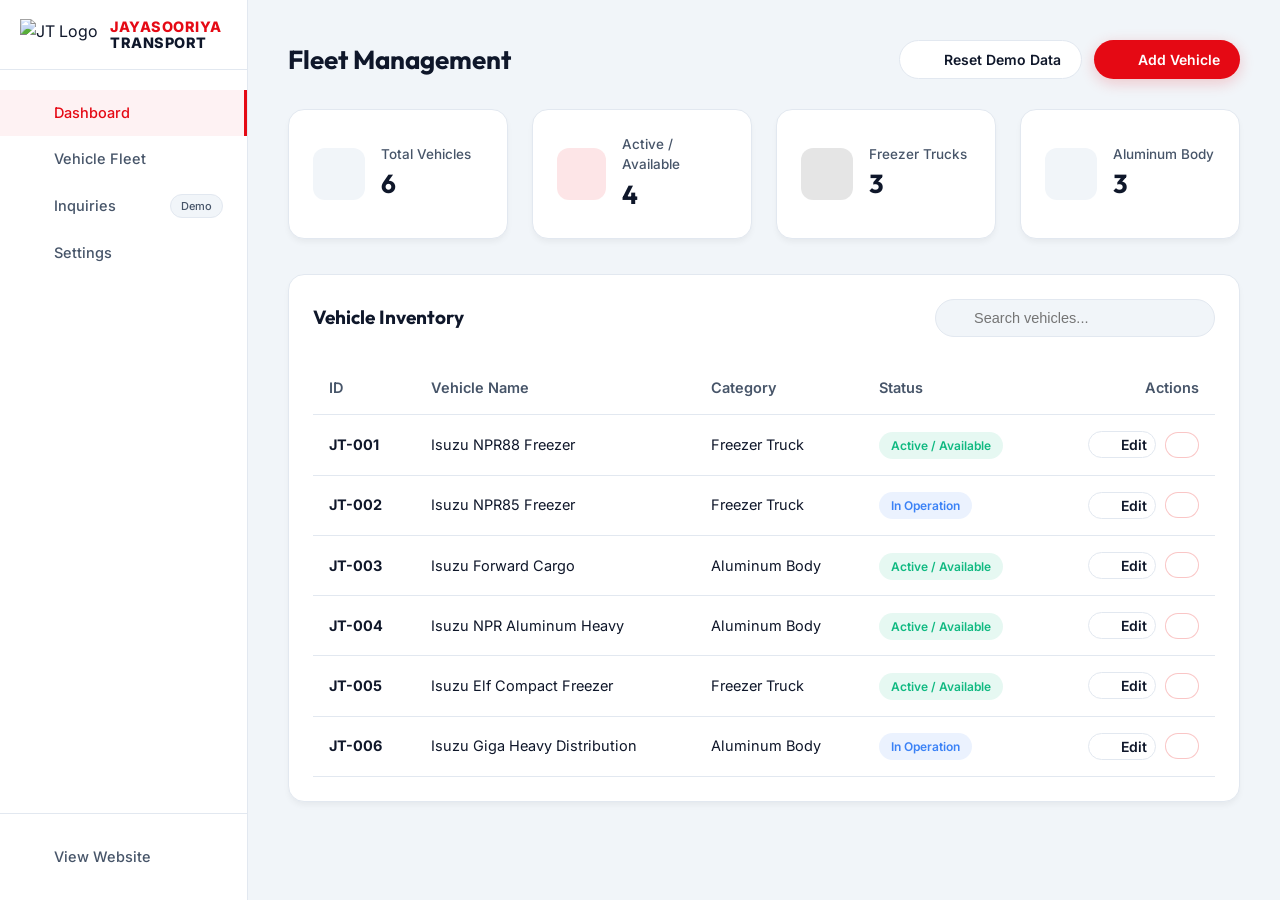
==== admin/index.html @ ad53b11b "Start & Demo" ====
<!DOCTYPE html>
<html lang="en">
<head>
    <meta charset="UTF-8">
    <meta name="viewport" content="width=device-width, initial-scale=1.0">
    <title>Admin Dashboard | Jayasooriya Transport</title>
    
    <!-- Using same fonts as main site -->
    <link href="https://fonts.googleapis.com/css2?family=Inter:wght@400;500;600&family=Outfit:wght@500;600;700&display=swap" rel="stylesheet">
    
    <!-- Admin styles -->
    <link rel="stylesheet" href="css/admin.css">
    
    <!-- Lucide Icons -->
    <script src="https://unpkg.com/lucide@latest"></script>
</head>
<body>

    <div class="admin-layout">
        <!-- Sidebar -->
        <aside class="sidebar">
            <div class="sidebar-brand">
                <img src="https://i.postimg.cc/DZT2hQGy/New-Logo-White-BG.png" alt="JT Logo" style="height: 32px;">
                <div class="brand-title" style="display:flex; flex-direction:column; font-family:var(--font-heading); font-size:0.9rem; font-weight:800; line-height:1.1; letter-spacing:0.5px;">
                    <span style="color: var(--primary);">JAYASOORIYA</span>
                    <span style="color: var(--text-main);">TRANSPORT</span>
                </div>
            </div>
            
            <nav class="sidebar-nav">
                <a href="#" class="nav-item active"><i data-lucide="layout-dashboard"></i> Dashboard</a>
                <a href="#" class="nav-item"><i data-lucide="truck"></i> Vehicle Fleet</a>
                <a href="#" class="nav-item"><i data-lucide="inbox"></i> Inquiries <span class="badge">Demo</span></a>
                <a href="#" class="nav-item"><i data-lucide="settings"></i> Settings</a>
            </nav>

            <div class="sidebar-bottom">
                <a href="../index.html" class="nav-item"><i data-lucide="external-link"></i> View Website</a>
            </div>
        </aside>

        <!-- Main Content -->
        <main class="main-content">
            <header class="topbar">
                <h2>Fleet Management</h2>
                <div class="topbar-actions">
                    <button class="btn btn-outline" id="resetDataBtn"><i data-lucide="rotate-ccw"></i> Reset Demo Data</button>
                    <button class="btn btn-primary" id="addVehicleBtn"><i data-lucide="plus"></i> Add Vehicle</button>
                </div>
            </header>

            <!-- KPI Cards -->
            <div class="kpi-grid">
                <div class="kpi-card">
                    <div class="kpi-icon"><i data-lucide="truck"></i></div>
                    <div class="kpi-info">
                        <span class="kpi-label">Total Vehicles</span>
                        <strong class="kpi-value" id="kpiTotal">0</strong>
                    </div>
                </div>
                <div class="kpi-card">
                    <div class="kpi-icon amber"><i data-lucide="check-circle"></i></div>
                    <div class="kpi-info">
                        <span class="kpi-label">Active / Available</span>
                        <strong class="kpi-value" id="kpiActive">0</strong>
                    </div>
                </div>
                <div class="kpi-card">
                    <div class="kpi-icon cyan"><i data-lucide="snowflake"></i></div>
                    <div class="kpi-info">
                        <span class="kpi-label">Freezer Trucks</span>
                        <strong class="kpi-value" id="kpiFreezer">0</strong>
                    </div>
                </div>
                <div class="kpi-card">
                    <div class="kpi-icon default"><i data-lucide="package"></i></div>
                    <div class="kpi-info">
                        <span class="kpi-label">Aluminum Body</span>
                        <strong class="kpi-value" id="kpiAluminum">0</strong>
                    </div>
                </div>
            </div>

            <!-- Data Table -->
            <div class="card table-card">
                <div class="card-header">
                    <h3>Vehicle Inventory</h3>
                    <div class="search-box">
                        <i data-lucide="search"></i>
                        <input type="text" id="tableSearch" placeholder="Search vehicles...">
                    </div>
                </div>
                <div class="table-responsive">
                    <table class="data-table">
                        <thead>
                            <tr>
                                <th>ID</th>
                                <th>Vehicle Name</th>
                                <th>Category</th>
                                <th>Status</th>
                                <th class="text-right">Actions</th>
                            </tr>
                        </thead>
                        <tbody id="vehicleTableBody">
                            <!-- Injected by JS -->
                        </tbody>
                    </table>
                </div>
            </div>
        </main>
    </div>

    <!-- Add / Edit Modal -->
    <div class="modal-backdrop" id="adminModal">
        <div class="modal-dialog">
            <div class="modal-header">
                <h3 id="modalTitle">Add New Vehicle</h3>
                <button class="close-btn" id="closeModalBtn"><i data-lucide="x"></i></button>
            </div>
            <div class="modal-body">
                <form id="vehicleForm">
                    <input type="hidden" id="editModeIndex" value="-1">
                    
                    <div class="form-grid">
                        <div class="form-group">
                            <label>Vehicle ID</label>
                            <input type="text" id="vId" class="form-control" required placeholder="e.g. JT-007">
                        </div>
                        <div class="form-group">
                            <label>Vehicle Name</label>
                            <input type="text" id="vName" class="form-control" required placeholder="e.g. Isuzu NPR">
                        </div>
                        
                        <div class="form-group">
                            <label>Category</label>
                            <select id="vCategory" class="form-control" required>
                                <option value="freezer">Freezer Truck</option>
                                <option value="aluminum">Aluminum Body</option>
                            </select>
                        </div>
                        <div class="form-group">
                            <label>Status</label>
                            <select id="vStatus" class="form-control" required>
                                <option value="active">Active / Available</option>
                                <option value="in_operation">In Operation</option>
                            </select>
                        </div>
                    </div>

                    <div class="form-group" style="margin-top: 1rem;">
                        <label>Description</label>
                        <textarea id="vDesc" class="form-control" required rows="3" placeholder="Short description of the vehicle capability..."></textarea>
                    </div>

                    <h4 style="margin: 1.5rem 0 1rem 0; padding-bottom: 0.5rem; border-bottom: 1px solid var(--border);">Technical Specifications</h4>
                    
                    <div class="form-grid">
                        <div class="form-group">
                            <label>Body Length</label>
                            <input type="text" id="sLength" class="form-control" required placeholder="e.g. 14.5 ft">
                        </div>
                        <div class="form-group">
                            <label>Engine</label>
                            <input type="text" id="sEngine" class="form-control" required placeholder="e.g. 4JZ1">
                        </div>
                        <div class="form-group">
                            <label>Payload Capacity</label>
                            <input type="text" id="sPayload" class="form-control" required placeholder="e.g. 4.5 Tons">
                        </div>
                        <div class="form-group">
                            <label>Freezer Unit</label>
                            <input type="text" id="sFreezer" class="form-control" required placeholder="e.g. Sub-Zero or N/A">
                        </div>
                    </div>

                    <h4 style="margin: 1.5rem 0 1rem 0; padding-bottom: 0.5rem; border-bottom: 1px solid var(--border);">Vehicle Images</h4>
                    <div class="form-group">
                        <label>Image URLs (Comma separated)</label>
                        <textarea id="vImages" class="form-control" rows="2" placeholder="https://..., https://..."></textarea>
                        <small style="color: #64748b; margin-top: 0.5rem; display:block;">For demo, paste external image URLs separated by commas.</small>
                    </div>

                </form>
            </div>
            <div class="modal-footer">
                <button type="button" class="btn btn-outline" id="cancelModalBtn">Cancel</button>
                <button type="submit" form="vehicleForm" class="btn btn-primary" id="saveVehicleBtn">Save Vehicle</button>
            </div>
        </div>
    </div>

    <!-- Scripts -->
    <script src="../js/fleet-data.js"></script>
    <script src="js/admin.js"></script>
    <script>
        lucide.createIcons();
    </script>
</body>
</html>
---- admin/css/admin.css ----
/* ADMIN PANEL STYLES - NEXT-GEN LIGHT THEME */
:root {
    --primary: #E50914;
    --primary-hover: #B80710;
    --bg-dark: #F1F5F9; /* Now a light background */
    --surface: #FFFFFF;
    --surface-elevated: #FFFFFF;
    --border: #E2E8F0;
    --text-main: #0F172A;
    --text-muted: #475569;
    --radius-sm: 8px;
    --radius-md: 16px;
    
    --success: #10B981;
    --info: #3B82F6;
    --danger: #EF4444;
    
    --shadow-sm: 0 4px 6px -1px rgba(0, 0, 0, 0.05);
    --shadow-md: 0 10px 25px -5px rgba(0, 0, 0, 0.05);
}

* { box-sizing: border-box; margin: 0; padding: 0; }

body {
    font-family: 'Inter', sans-serif;
    background-color: var(--bg-dark);
    color: var(--text-main);
    line-height: 1.5;
}

/* Layout */
.admin-layout {
    display: flex;
    min-height: 100vh;
}

.sidebar {
    width: 260px;
    background-color: var(--surface);
    border-right: 1px solid var(--border);
    display: flex;
    flex-direction: column;
}

.sidebar-brand {
    height: 70px;
    display: flex;
    align-items: center;
    gap: 12px;
    padding: 0 20px;
    border-bottom: 1px solid var(--border);
}

.brand-text {
    font-family: 'Outfit', sans-serif;
    font-weight: 700;
    font-size: 18px;
    color: var(--text-main);
}

.sidebar-nav {
    padding: 20px 0;
    flex-grow: 1;
}

.nav-item {
    display: flex; align-items: center; gap: 12px;
    padding: 12px 24px;
    color: var(--text-muted);
    text-decoration: none;
    transition: 0.2s;
    font-size: 14.5px;
    font-weight: 500;
}

.nav-item i { width: 18px; height: 18px; }

.nav-item:hover, .nav-item.active {
    color: var(--primary);
    background: rgba(229, 9, 20, 0.05);
    border-right: 3px solid var(--primary);
}

.badge {
    margin-left: auto;
    background: var(--bg-dark);
    padding: 3px 10px;
    border-radius: 12px;
    font-size: 11px;
    border: 1px solid var(--border);
    color: var(--text-muted);
}

.sidebar-bottom {
    padding: 20px 0;
    border-top: 1px solid var(--border);
}

/* Main Content */
.main-content {
    flex-grow: 1;
    padding: 40px;
    overflow-y: auto;
    height: 100vh;
}

.topbar {
    display: flex;
    justify-content: space-between;
    align-items: center;
    margin-bottom: 30px;
}

.topbar h2 {
    font-family: 'Outfit', sans-serif;
    font-size: 26px;
    font-weight: 700;
}

.topbar-actions {
    display: flex;
    gap: 12px;
}

/* Buttons */
.btn {
    display: inline-flex; align-items: center; gap: 8px;
    padding: 10px 20px;
    border-radius: 100px;
    font-size: 14px;
    font-weight: 600;
    cursor: pointer;
    transition: 0.2s;
    border: none;
    font-family: inherit;
}
.btn i { width: 16px; height: 16px; }

.btn-primary {
    background: var(--primary);
    color: #FFF;
    box-shadow: 0 4px 15px rgba(229, 9, 20, 0.2);
}
.btn-primary:hover { background: var(--primary-hover); transform: translateY(-1px); }

.btn-outline {
    background: var(--surface);
    border: 1px solid var(--border);
    color: var(--text-main);
}
.btn-outline:hover { background: var(--bg-dark); }

.btn-danger {
    background: #FFF;
    color: var(--danger);
    border: 1px solid rgba(239, 68, 68, 0.3);
}
.btn-danger:hover { background: var(--danger); color: #fff; }

/* KPI Grid */
.kpi-grid {
    display: grid;
    grid-template-columns: repeat(4, 1fr);
    gap: 24px;
    margin-bottom: 35px;
}

.kpi-card {
    background: var(--surface);
    border: 1px solid var(--border);
    padding: 24px;
    border-radius: var(--radius-md);
    display: flex; align-items: center; gap: 16px;
    box-shadow: var(--shadow-sm);
}

.kpi-icon {
    width: 52px; height: 52px;
    border-radius: 12px;
    display: flex; align-items: center; justify-content: center;
    background: var(--bg-dark);
}
.kpi-icon.amber { color: var(--primary); background: rgba(229, 9, 20, 0.1); }
.kpi-icon.cyan { color: #000; background: rgba(0, 0, 0, 0.1); }
.kpi-icon.default { color: var(--text-muted); }

.kpi-info { display: flex; flex-direction: column; }
.kpi-label { font-size: 13.5px; color: var(--text-muted); font-weight: 500; }
.kpi-value { font-size: 26px; font-weight: 700; font-family: 'Outfit'; color: var(--text-main); }

/* Cards & Tables */
.card {
    background: var(--surface);
    border: 1px solid var(--border);
    border-radius: var(--radius-md);
    padding: 24px;
    box-shadow: var(--shadow-sm);
}

.card-header {
    display: flex; justify-content: space-between; align-items: center;
    margin-bottom: 24px;
}
.card-header h3 { font-family: 'Outfit'; font-size: 19px; font-weight: 700; }

.search-box {
    position: relative;
    width: 280px;
}
.search-box i {
    position: absolute; left: 14px; top: 50%; transform: translateY(-50%);
    color: var(--text-muted); width: 16px; height: 16px;
}
.search-box input {
    width: 100%;
    background: var(--bg-dark);
    border: 1px solid var(--border);
    padding: 10px 14px 10px 38px;
    border-radius: 100px;
    color: var(--text-main);
    font-size: 14.5px;
}

.data-table {
    width: 100%;
    border-collapse: collapse;
}

.data-table th, .data-table td {
    padding: 16px;
    text-align: left;
    border-bottom: 1px solid var(--border);
    font-size: 14.5px;
}

.data-table th {
    color: var(--text-muted);
    font-weight: 600;
}

.text-right { text-align: right !important; }

.status-badge {
    padding: 6px 12px;
    border-radius: 100px;
    font-size: 12px;
    font-weight: 600;
}
.status-active { background: rgba(16, 185, 129, 0.1); color: var(--success); }
.status-operation { background: rgba(59, 130, 246, 0.1); color: var(--info); }

/* Modal */
.modal-backdrop {
    position: fixed; inset: 0; background: rgba(15, 23, 42, 0.6); backdrop-filter: blur(4px);
    display: flex; align-items: center; justify-content: center;
    z-index: 1000;
    opacity: 0; pointer-events: none; transition: 0.2s;
}
.modal-backdrop.active { opacity: 1; pointer-events: auto; }

.modal-dialog {
    background: var(--surface);
    border: 1px solid var(--border);
    border-radius: var(--radius-md);
    width: 100%; max-width: 650px;
    max-height: 90vh; display: flex; flex-direction: column;
    box-shadow: var(--shadow-md);
}

.modal-header {
    padding: 24px; border-bottom: 1px solid var(--border);
    display: flex; justify-content: space-between; align-items: center;
}
.modal-header h3 { font-family: 'Outfit'; font-size: 20px; font-weight: 700; }
.close-btn { background: none; border: none; color: var(--text-muted); cursor: pointer; }
.close-btn:hover { color: var(--primary); }

.modal-body { padding: 24px; overflow-y: auto; }
.modal-footer {
    padding: 24px; border-top: 1px solid var(--border);
    display: flex; justify-content: flex-end; gap: 12px;
}

/* Forms */
.form-grid { display: grid; grid-template-columns: 1fr 1fr; gap: 16px; }
.form-group { display: flex; flex-direction: column; gap: 8px; }
.form-group label { font-size: 13.5px; color: var(--text-main); font-weight: 600; }
.form-control {
    background: var(--bg-dark);
    border: 1px solid var(--border);
    padding: 12px; border-radius: var(--radius-sm);
    color: var(--text-main); font-size: 14.5px;
}
.form-control:focus { outline: none; border-color: #000; box-shadow: 0 0 0 2px rgba(0,0,0,0.1); }
textarea.form-control { resize: vertical; }
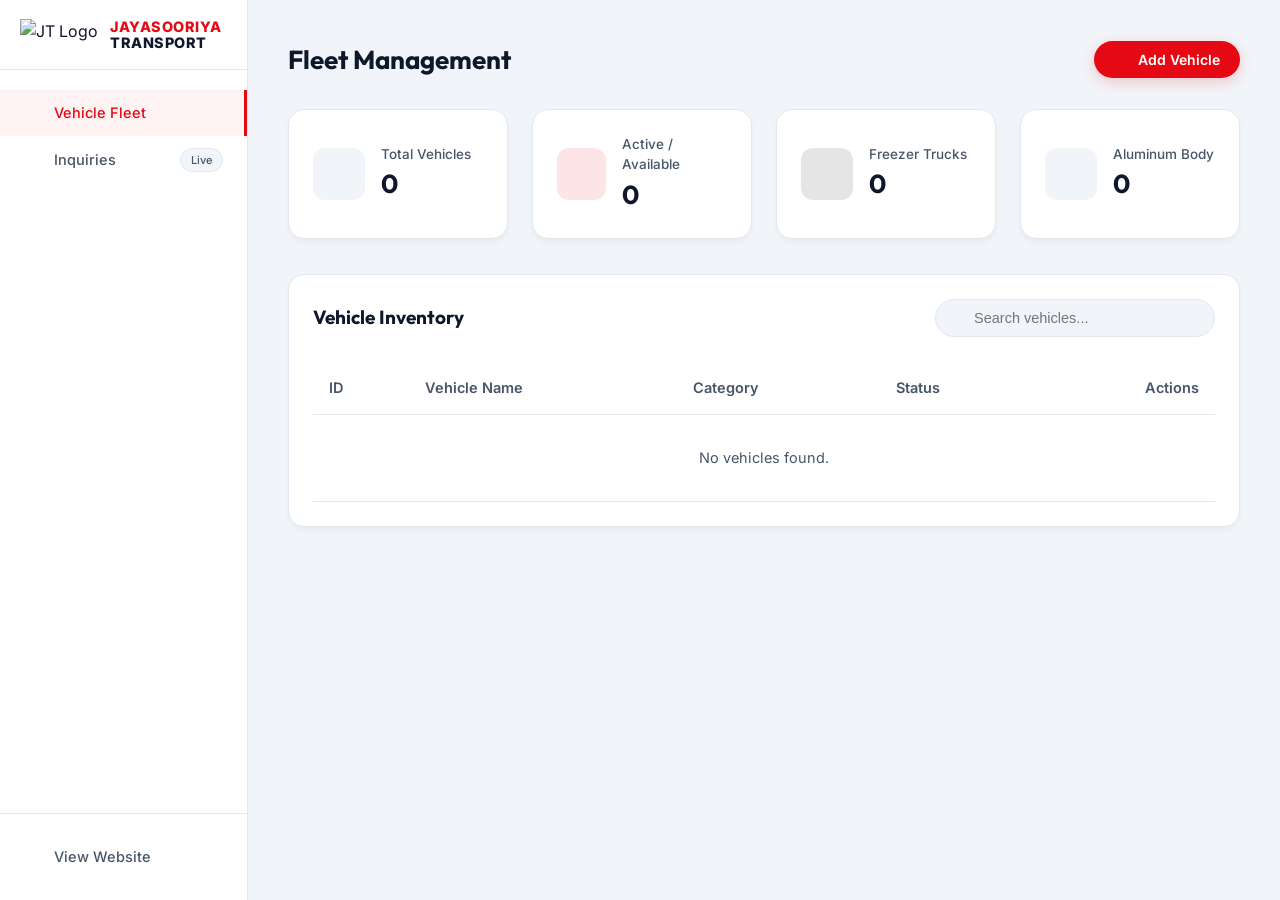
==== commit e905d857: "admin panel updated and database connected" ====
--- a/admin/index.html
+++ b/admin/index.html
@@ -17,8 +17,11 @@
 <body>
 
     <div class="admin-layout">
+        <!-- Sidebar Backdrop Overlay for Mobile -->
+        <div class="sidebar-overlay" id="sidebarOverlay"></div>
+
         <!-- Sidebar -->
-        <aside class="sidebar">
+        <aside class="sidebar" id="adminSidebar">
             <div class="sidebar-brand">
                 <img src="https://i.postimg.cc/DZT2hQGy/New-Logo-White-BG.png" alt="JT Logo" style="height: 32px;">
                 <div class="brand-title" style="display:flex; flex-direction:column; font-family:var(--font-heading); font-size:0.9rem; font-weight:800; line-height:1.1; letter-spacing:0.5px;">
@@ -28,10 +31,8 @@
             </div>
             
             <nav class="sidebar-nav">
-                <a href="#" class="nav-item active"><i data-lucide="layout-dashboard"></i> Dashboard</a>
-                <a href="#" class="nav-item"><i data-lucide="truck"></i> Vehicle Fleet</a>
-                <a href="#" class="nav-item"><i data-lucide="inbox"></i> Inquiries <span class="badge">Demo</span></a>
-                <a href="#" class="nav-item"><i data-lucide="settings"></i> Settings</a>
+                <a href="javascript:void(0)" class="nav-item active" data-tab="fleet"><i data-lucide="truck"></i> Vehicle Fleet</a>
+                <a href="javascript:void(0)" class="nav-item" data-tab="inquiries"><i data-lucide="inbox"></i> Inquiries <span class="badge">Live</span></a>
             </nav>
 
             <div class="sidebar-bottom">
@@ -42,69 +43,101 @@
         <!-- Main Content -->
         <main class="main-content">
             <header class="topbar">
-                <h2>Fleet Management</h2>
-                <div class="topbar-actions">
-                    <button class="btn btn-outline" id="resetDataBtn"><i data-lucide="rotate-ccw"></i> Reset Demo Data</button>
+                <div style="display:flex; align-items:center; gap:12px;">
+                    <button class="mobile-toggle-btn" id="adminMobileToggle"><i data-lucide="menu"></i></button>
+                    <h2 id="topbarTitle">Fleet Management</h2>
+                </div>
+                <div class="topbar-actions" id="topbarActions">
                     <button class="btn btn-primary" id="addVehicleBtn"><i data-lucide="plus"></i> Add Vehicle</button>
                 </div>
             </header>
 
-            <!-- KPI Cards -->
-            <div class="kpi-grid">
-                <div class="kpi-card">
-                    <div class="kpi-icon"><i data-lucide="truck"></i></div>
-                    <div class="kpi-info">
-                        <span class="kpi-label">Total Vehicles</span>
-                        <strong class="kpi-value" id="kpiTotal">0</strong>
-                    </div>
-                </div>
-                <div class="kpi-card">
-                    <div class="kpi-icon amber"><i data-lucide="check-circle"></i></div>
-                    <div class="kpi-info">
-                        <span class="kpi-label">Active / Available</span>
-                        <strong class="kpi-value" id="kpiActive">0</strong>
-                    </div>
-                </div>
-                <div class="kpi-card">
-                    <div class="kpi-icon cyan"><i data-lucide="snowflake"></i></div>
-                    <div class="kpi-info">
-                        <span class="kpi-label">Freezer Trucks</span>
-                        <strong class="kpi-value" id="kpiFreezer">0</strong>
-                    </div>
-                </div>
-                <div class="kpi-card">
-                    <div class="kpi-icon default"><i data-lucide="package"></i></div>
-                    <div class="kpi-info">
-                        <span class="kpi-label">Aluminum Body</span>
-                        <strong class="kpi-value" id="kpiAluminum">0</strong>
-                    </div>
-                </div>
-            </div>
-
-            <!-- Data Table -->
-            <div class="card table-card">
-                <div class="card-header">
-                    <h3>Vehicle Inventory</h3>
-                    <div class="search-box">
-                        <i data-lucide="search"></i>
-                        <input type="text" id="tableSearch" placeholder="Search vehicles...">
-                    </div>
-                </div>
-                <div class="table-responsive">
-                    <table class="data-table">
-                        <thead>
-                            <tr>
-                                <th>ID</th>
-                                <th>Vehicle Name</th>
-                                <th>Category</th>
-                                <th>Status</th>
-                                <th class="text-right">Actions</th>
-                            </tr>
-                        </thead>
-                        <tbody id="vehicleTableBody">
-                            <!-- Injected by JS -->
-                        </tbody>
-                    </table>
+            <!-- Dashboard & Fleet View -->
+            <div id="fleetTabContent">
+                <!-- KPI Cards -->
+                <div class="kpi-grid">
+                    <div class="kpi-card">
+                        <div class="kpi-icon"><i data-lucide="truck"></i></div>
+                        <div class="kpi-info">
+                            <span class="kpi-label">Total Vehicles</span>
+                            <strong class="kpi-value" id="kpiTotal">0</strong>
+                        </div>
+                    </div>
+                    <div class="kpi-card">
+                        <div class="kpi-icon amber"><i data-lucide="check-circle"></i></div>
+                        <div class="kpi-info">
+                            <span class="kpi-label">Active / Available</span>
+                            <strong class="kpi-value" id="kpiActive">0</strong>
+                        </div>
+                    </div>
+                    <div class="kpi-card">
+                        <div class="kpi-icon cyan"><i data-lucide="snowflake"></i></div>
+                        <div class="kpi-info">
+                            <span class="kpi-label">Freezer Trucks</span>
+                            <strong class="kpi-value" id="kpiFreezer">0</strong>
+                        </div>
+                    </div>
+                    <div class="kpi-card">
+                        <div class="kpi-icon default"><i data-lucide="package"></i></div>
+                        <div class="kpi-info">
+                            <span class="kpi-label">Aluminum Body</span>
+                            <strong class="kpi-value" id="kpiAluminum">0</strong>
+                        </div>
+                    </div>
+                </div>
+
+                <!-- Data Table -->
+                <div class="card table-card">
+                    <div class="card-header">
+                        <h3>Vehicle Inventory</h3>
+                        <div class="search-box">
+                            <i data-lucide="search"></i>
+                            <input type="text" id="tableSearch" placeholder="Search vehicles...">
+                        </div>
+                    </div>
+                    <div class="table-responsive">
+                        <table class="data-table">
+                            <thead>
+                                <tr>
+                                    <th>ID</th>
+                                    <th>Vehicle Name</th>
+                                    <th>Category</th>
+                                    <th>Status</th>
+                                    <th class="text-right">Actions</th>
+                                </tr>
+                            </thead>
+                            <tbody id="vehicleTableBody">
+                                <!-- Injected by JS -->
+                            </tbody>
+                        </table>
+                    </div>
+                </div>
+            </div>
+
+            <!-- Customer Inquiries Tab -->
+            <div id="inquiriesTabContent" style="display:none;">
+                <div class="card table-card">
+                    <div class="card-header">
+                        <h3>Customer Quote Inquiries</h3>
+                        <button class="btn btn-outline" id="refreshInquiriesBtn"><i data-lucide="refresh-cw"></i> Refresh</button>
+                    </div>
+                    <div class="table-responsive">
+                        <table class="data-table">
+                            <thead>
+                                <tr>
+                                    <th>Customer Name</th>
+                                    <th>Phone</th>
+                                    <th>Email</th>
+                                    <th>Requested Vehicle</th>
+                                    <th>Message</th>
+                                    <th>Date</th>
+                                </tr>
+                            </thead>
+                            <tbody id="inquiriesTableBody">
+                                <tr><td colspan="6" style="text-align:center; padding: 2rem; color: var(--text-muted);">No inquiries received yet.</td></tr>
+                            </tbody>
+                        </table>
+                    </div>
                 </div>
             </div>
         </main>
@@ -156,20 +189,20 @@
                     
                     <div class="form-grid">
                         <div class="form-group">
-                            <label>Body Length</label>
+                            <label>Body Length (ft)</label>
                             <input type="text" id="sLength" class="form-control" required placeholder="e.g. 14.5 ft">
                         </div>
                         <div class="form-group">
                             <label>Engine</label>
-                            <input type="text" id="sEngine" class="form-control" required placeholder="e.g. 4JZ1">
-                        </div>
-                        <div class="form-group">
-                            <label>Payload Capacity</label>
+                            <input type="text" id="sEngine" class="form-control" required placeholder="e.g. 4JZ1-TCS Turbo Diesel">
+                        </div>
+                        <div class="form-group">
+                            <label>Payload Capacity (Tons)</label>
                             <input type="text" id="sPayload" class="form-control" required placeholder="e.g. 4.5 Tons">
                         </div>
                         <div class="form-group">
-                            <label>Freezer Unit</label>
-                            <input type="text" id="sFreezer" class="form-control" required placeholder="e.g. Sub-Zero or N/A">
+                            <label>Freezer Unit Temp (°C)</label>
+                            <input type="text" id="sFreezer" class="form-control" required placeholder="e.g. -20°C to +15°C (or N/A)">
                         </div>
                     </div>
 
@@ -190,6 +223,7 @@
     </div>
 
     <!-- Scripts -->
+    <script src="../js/neon-db.js"></script>
     <script src="../js/fleet-data.js"></script>
     <script src="js/admin.js"></script>
     <script>
--- a/admin/css/admin.css
+++ b/admin/css/admin.css
@@ -293,3 +293,109 @@
 }
 .form-control:focus { outline: none; border-color: #000; box-shadow: 0 0 0 2px rgba(0,0,0,0.1); }
 textarea.form-control { resize: vertical; }
+
+/* Mobile Sidebar Toggle Button */
+.mobile-toggle-btn {
+    display: none;
+    background: var(--surface);
+    border: 1px solid var(--border);
+    border-radius: var(--radius-sm);
+    width: 40px;
+    height: 40px;
+    align-items: center;
+    justify-content: center;
+    cursor: pointer;
+    color: var(--text-main);
+    -webkit-tap-highlight-color: transparent;
+}
+
+/* Sidebar Overlay */
+.sidebar-overlay {
+    position: fixed;
+    inset: 0;
+    background: rgba(15, 23, 42, 0.6);
+    backdrop-filter: blur(4px);
+    z-index: 998;
+    opacity: 0;
+    pointer-events: none;
+    transition: opacity 0.3s ease;
+}
+
+.sidebar-overlay.active {
+    opacity: 1;
+    pointer-events: auto;
+}
+
+/* iOS Touch Optimization & Responsive Media Queries */
+@media (max-width: 1024px) {
+    .kpi-grid {
+        grid-template-columns: repeat(2, 1fr);
+    }
+}
+
+@media (max-width: 768px) {
+    .mobile-toggle-btn {
+        display: flex;
+    }
+
+    .admin-layout {
+        position: relative;
+        overflow-x: hidden;
+    }
+
+    .sidebar {
+        position: fixed;
+        top: 0;
+        left: -280px;
+        height: 100vh;
+        z-index: 999;
+        transition: transform 0.3s ease;
+        box-shadow: 0 10px 30px rgba(0, 0, 0, 0.15);
+        -webkit-overflow-scrolling: touch;
+    }
+
+    .sidebar.open {
+        transform: translateX(280px);
+    }
+
+    .main-content {
+        padding: 20px 16px;
+        height: auto;
+        min-height: 100vh;
+        -webkit-overflow-scrolling: touch;
+    }
+
+    .topbar h2 {
+        font-size: 20px;
+    }
+
+    .kpi-grid {
+        grid-template-columns: 1fr;
+        gap: 16px;
+    }
+
+    .card-header {
+        flex-direction: column;
+        align-items: stretch;
+        gap: 16px;
+    }
+
+    .search-box {
+        width: 100%;
+    }
+
+    .table-responsive {
+        overflow-x: auto;
+        -webkit-overflow-scrolling: touch;
+    }
+
+    .form-grid {
+        grid-template-columns: 1fr;
+    }
+
+    .modal-dialog {
+        margin: 16px;
+        max-height: 90vh;
+    }
+}
+
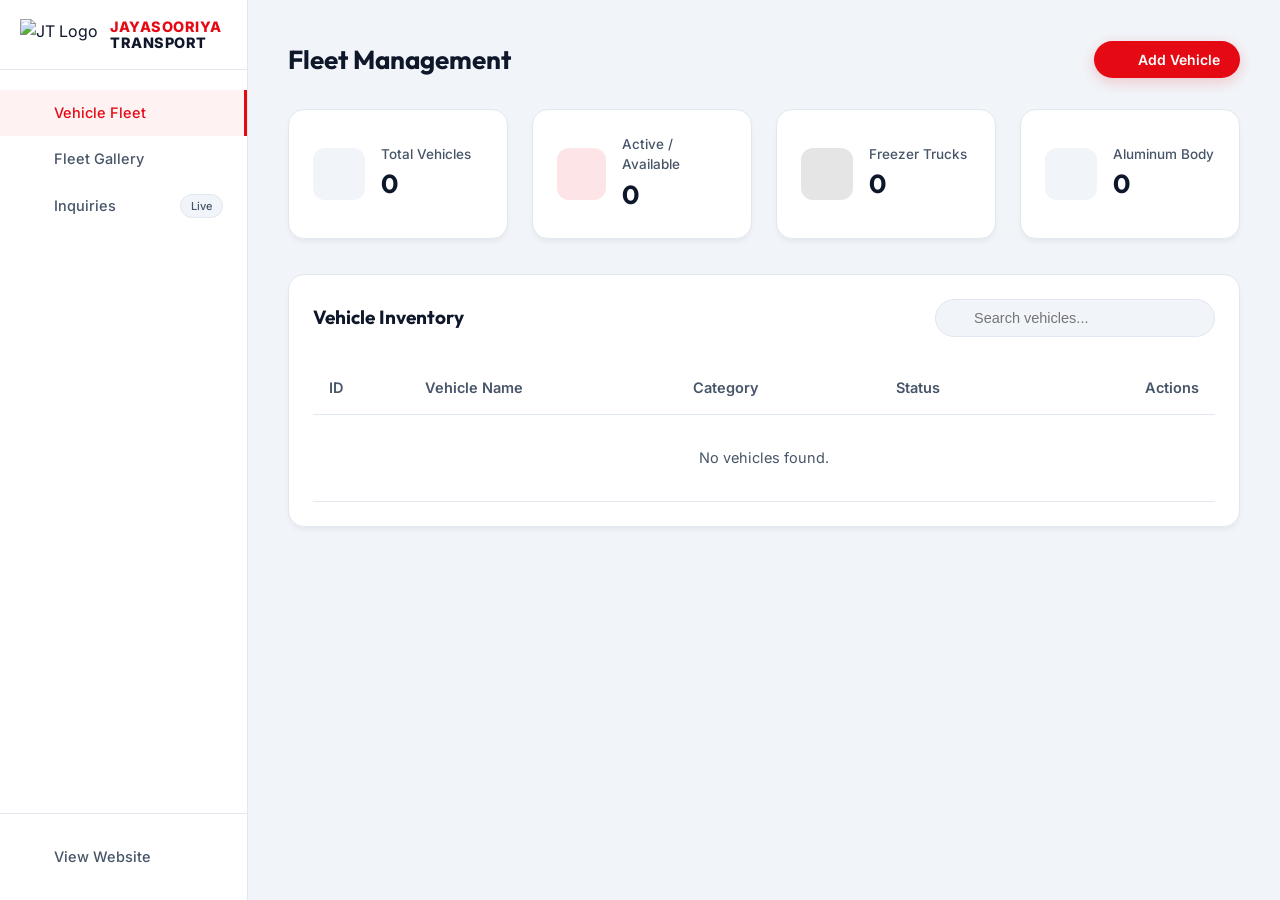
==== commit 626f9bc2: "New Gallery Added" ====
--- a/admin/index.html
+++ b/admin/index.html
@@ -23,7 +23,7 @@
         <!-- Sidebar -->
         <aside class="sidebar" id="adminSidebar">
             <div class="sidebar-brand">
-                <img src="https://i.postimg.cc/DZT2hQGy/New-Logo-White-BG.png" alt="JT Logo" style="height: 32px;">
+                <img src="https://i.postimg.cc/vHqSfWQH/Site-Logo.png" alt="JT Logo" style="height: 32px;">
                 <div class="brand-title" style="display:flex; flex-direction:column; font-family:var(--font-heading); font-size:0.9rem; font-weight:800; line-height:1.1; letter-spacing:0.5px;">
                     <span style="color: var(--primary);">JAYASOORIYA</span>
                     <span style="color: var(--text-main);">TRANSPORT</span>
@@ -32,6 +32,7 @@
             
             <nav class="sidebar-nav">
                 <a href="javascript:void(0)" class="nav-item active" data-tab="fleet"><i data-lucide="truck"></i> Vehicle Fleet</a>
+                <a href="javascript:void(0)" class="nav-item" data-tab="gallery"><i data-lucide="image"></i> Fleet Gallery</a>
                 <a href="javascript:void(0)" class="nav-item" data-tab="inquiries"><i data-lucide="inbox"></i> Inquiries <span class="badge">Live</span></a>
             </nav>
 
@@ -49,6 +50,7 @@
                 </div>
                 <div class="topbar-actions" id="topbarActions">
                     <button class="btn btn-primary" id="addVehicleBtn"><i data-lucide="plus"></i> Add Vehicle</button>
+                    <button class="btn btn-primary" id="addGalleryPhotoBtn" style="display:none;"><i data-lucide="plus"></i> Add Photo</button>
                 </div>
             </header>
 
@@ -140,10 +142,34 @@
                     </div>
                 </div>
             </div>
+
+            <!-- Fleet Gallery Tab -->
+            <div id="galleryTabContent" style="display:none;">
+                <div class="card table-card">
+                    <div class="card-header" style="display:flex; justify-content:space-between; align-items:center;">
+                        <h3>Fleet Photo Gallery Inventory</h3>
+                        <button class="btn btn-primary" id="openAddGalleryModalBtn"><i data-lucide="plus"></i> Add Photo to Gallery</button>
+                    </div>
+                    <div class="table-responsive">
+                        <table class="data-table">
+                            <thead>
+                                <tr>
+                                    <th>Preview</th>
+                                    <th>Image URL</th>
+                                    <th class="text-right">Actions</th>
+                                </tr>
+                            </thead>
+                            <tbody id="galleryTableBody">
+                                <!-- Injected by JS -->
+                            </tbody>
+                        </table>
+                    </div>
+                </div>
+            </div>
         </main>
     </div>
 
-    <!-- Add / Edit Modal -->
+    <!-- Add / Edit Vehicle Modal -->
     <div class="modal-backdrop" id="adminModal">
         <div class="modal-dialog">
             <div class="modal-header">
@@ -204,14 +230,31 @@
                             <label>Freezer Unit Temp (°C)</label>
                             <input type="text" id="sFreezer" class="form-control" required placeholder="e.g. -20°C to +15°C (or N/A)">
                         </div>
-                    </div>
-
-                    <h4 style="margin: 1.5rem 0 1rem 0; padding-bottom: 0.5rem; border-bottom: 1px solid var(--border);">Vehicle Images</h4>
-                    <div class="form-group">
-                        <label>Image URLs (Comma separated)</label>
-                        <textarea id="vImages" class="form-control" rows="2" placeholder="https://..., https://..."></textarea>
-                        <small style="color: #64748b; margin-top: 0.5rem; display:block;">For demo, paste external image URLs separated by commas.</small>
-                    </div>
+                        <div class="form-group">
+                            <label>Fuel Type</label>
+                            <select id="sFuel" class="form-control" required>
+                                <option value="Diesel">Diesel</option>
+                                <option value="Petrol">Petrol</option>
+                                <option value="Electric">Electric</option>
+                                <option value="Hybrid">Hybrid</option>
+                            </select>
+                        </div>
+                        <div class="form-group">
+                            <label>Wheels Configuration</label>
+                            <input type="text" id="sWheels" class="form-control" required placeholder="e.g. 6 Nut Heavy Duty">
+                        </div>
+                    </div>
+
+                    <h4 style="margin: 1.5rem 0 1rem 0; padding-bottom: 0.5rem; border-bottom: 1px solid var(--border); display: flex; justify-content: space-between; align-items: center;">
+                        <span>Vehicle Images</span>
+                        <button type="button" class="btn btn-outline" id="addImageUrlBtn" style="padding: 4px 12px; font-size: 13px;">
+                            <i data-lucide="plus"></i> Add Image Link
+                        </button>
+                    </h4>
+                    <div id="imageUrlsContainer" style="display: flex; flex-direction: column; gap: 10px;">
+                        <!-- Injected by JS -->
+                    </div>
+                    <small style="color: #64748b; margin-top: 0.5rem; display:block;">Paste external image URLs above. Click <strong>+ Add Image Link</strong> to add more images.</small>
 
                 </form>
             </div>
@@ -222,7 +265,30 @@
         </div>
     </div>
 
+    <!-- Add Gallery Photo Modal -->
+    <div class="modal-backdrop" id="galleryModal">
+        <div class="modal-dialog" style="max-width: 500px;">
+            <div class="modal-header">
+                <h3>Add Fleet Gallery Photo</h3>
+                <button class="close-btn" id="closeGalleryModalBtn"><i data-lucide="x"></i></button>
+            </div>
+            <div class="modal-body">
+                <form id="galleryForm">
+                    <div class="form-group" style="margin-bottom: 1rem;">
+                        <label>Vehicle Image URL</label>
+                        <input type="url" id="gUrl" class="form-control" required placeholder="https://i.postimg.cc/...">
+                    </div>
+                </form>
+            </div>
+            <div class="modal-footer">
+                <button type="button" class="btn btn-outline" id="cancelGalleryModalBtn">Cancel</button>
+                <button type="submit" form="galleryForm" class="btn btn-primary" id="saveGalleryBtn">Save Photo</button>
+            </div>
+        </div>
+    </div>
+
     <!-- Scripts -->
+    <script src="../js/config.js"></script>
     <script src="../js/neon-db.js"></script>
     <script src="../js/fleet-data.js"></script>
     <script src="js/admin.js"></script>
